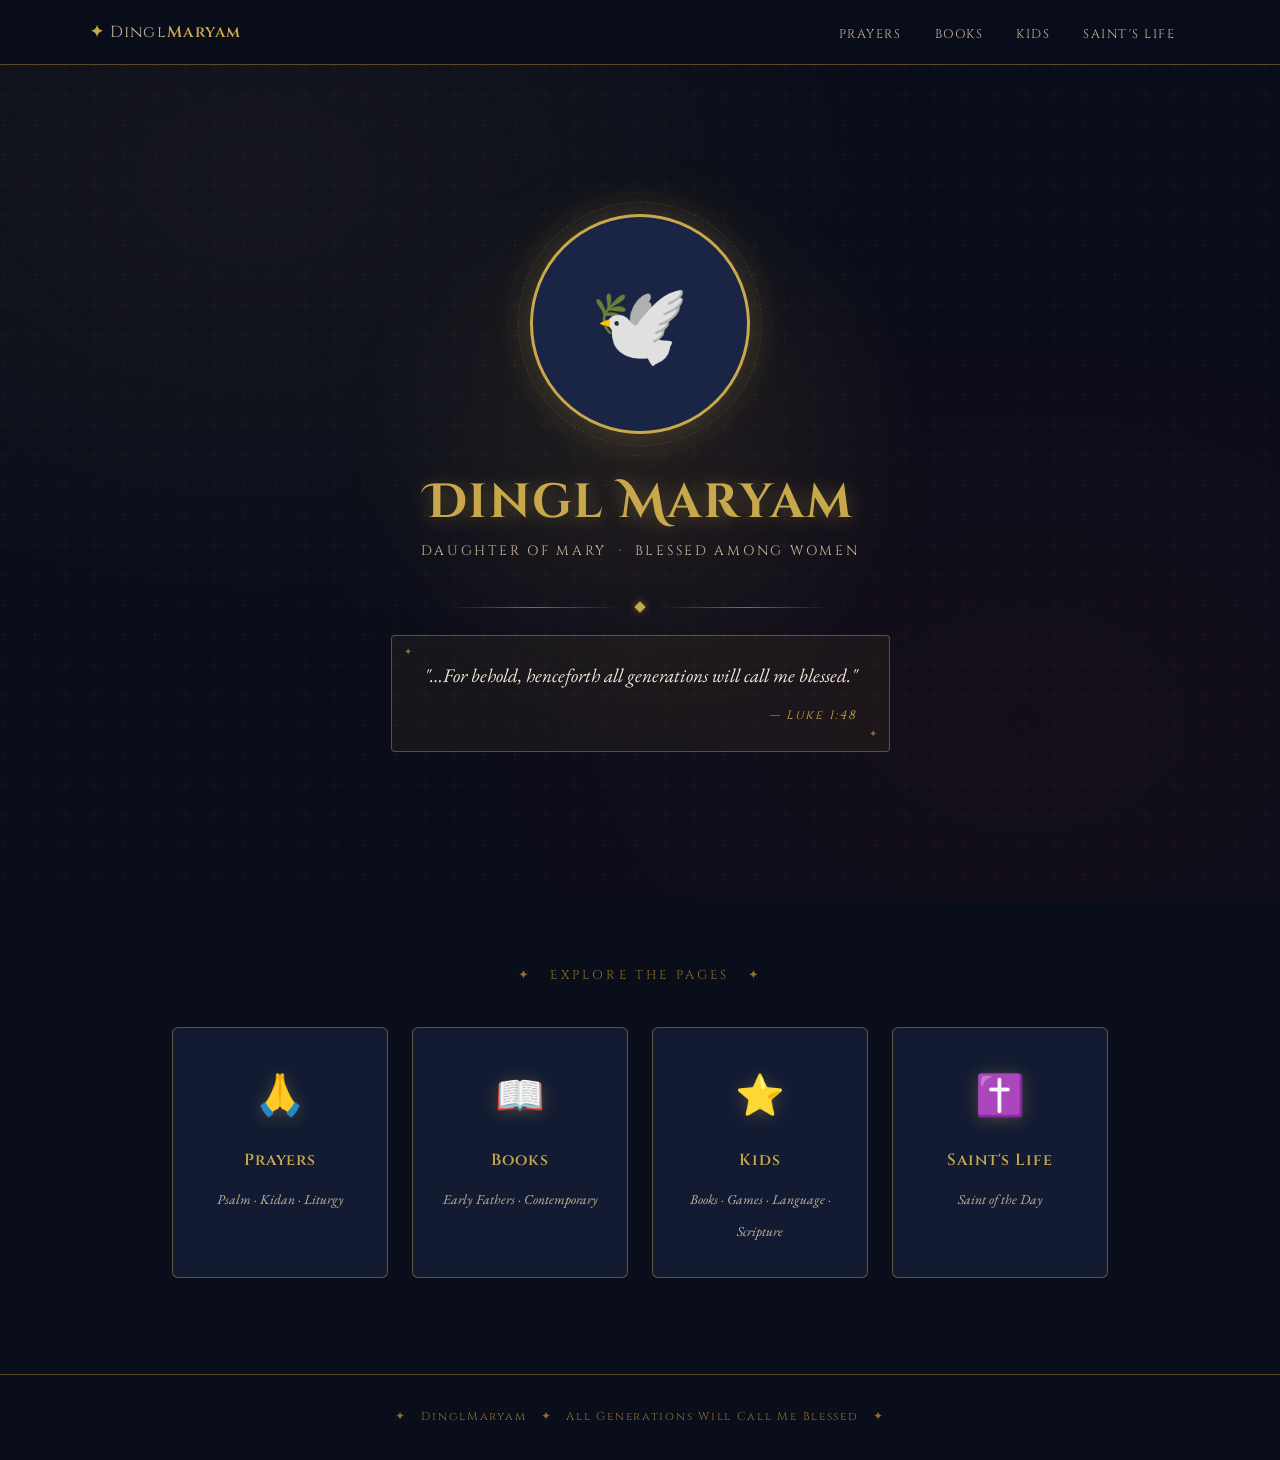
==== index.html @ a102215e "Add files via upload" ====
<!DOCTYPE html>
<html lang="en">
<head>
  <meta charset="UTF-8" />
  <meta name="viewport" content="width=device-width, initial-scale=1.0" />
  <title>DinglMaryam — Blessed Among Women</title>
  <link rel="stylesheet" href="styles.css" />
</head>
<body>

  <!-- ─── NAVIGATION ─── -->
  <header>
    <nav>
      <a class="nav-brand" href="index.html">✦ <span>Dingl</span>Maryam</a>
      <ul>
        <li><a href="prayers.html">Prayers</a></li>
        <li><a href="books.html">Books</a></li>
        <li><a href="kids.html">Kids</a></li>
        <li><a href="saints-life.html">Saint's Life</a></li>
      </ul>
    </nav>
  </header>

  <!-- ─── HERO ─── -->
  <section class="hero">
    <div class="hero-orbs"></div>
    <div class="hero-content">

      <!-- Saint Mary Image Frame -->
      <div class="icon-frame">
        <!--
          INSTRUCTIONS:
          Replace the placeholder below with your image of Saint Mary.
          Option A – use an online image URL:
            <img class="icon-img" src="YOUR_IMAGE_URL_HERE" alt="Saint Mary" />
          Option B – place an image file called "saint-mary.jpg" in this folder:
            <img class="icon-img" src="saint-mary.jpg" alt="Saint Mary" />
          Then delete the <div class="icon-placeholder"> element below.
        -->
        <div class="icon-placeholder" title="Replace with Saint Mary image">🕊️</div>
      </div>

      <h1 class="site-title">Dingl Maryam</h1>
      <p class="site-subtitle">Daughter of Mary &nbsp;·&nbsp; Blessed Among Women</p>

      <div class="ornament">
        <div class="ornament-line"></div>
        <div class="ornament-diamond"></div>
        <div class="ornament-line"></div>
      </div>

      <!-- Scripture Quote -->
      <blockquote class="scripture-block">
        <p class="scripture-text">
          "…For behold, henceforth all generations will call me blessed."
        </p>
        <cite class="scripture-ref">— Luke 1:48</cite>
      </blockquote>

    </div>
  </section>

  <!-- ─── NAVIGATION CARDS ─── -->
  <section class="cards-section">
    <p class="section-heading">✦ &nbsp; Explore the Pages &nbsp; ✦</p>
    <div class="cards-grid">

      <a href="prayers.html" class="nav-card">
        <span class="nav-card-icon">🙏</span>
        <span class="nav-card-title">Prayers</span>
        <span class="nav-card-desc">Psalm · Kidan · Liturgy</span>
      </a>

      <a href="books.html" class="nav-card">
        <span class="nav-card-icon">📖</span>
        <span class="nav-card-title">Books</span>
        <span class="nav-card-desc">Early Fathers · Contemporary</span>
      </a>

      <a href="kids.html" class="nav-card">
        <span class="nav-card-icon">⭐</span>
        <span class="nav-card-title">Kids</span>
        <span class="nav-card-desc">Books · Games · Language · Scripture</span>
      </a>

      <a href="saints-life.html" class="nav-card">
        <span class="nav-card-icon">✝️</span>
        <span class="nav-card-title">Saint's Life</span>
        <span class="nav-card-desc">Saint of the Day</span>
      </a>

    </div>
  </section>

  <footer>
    <p>✦ &nbsp; DinglMaryam &nbsp; ✦ &nbsp; All Generations Will Call Me Blessed &nbsp; ✦</p>
  </footer>

</body>
</html>
---- styles.css ----
@import url('https://fonts.googleapis.com/css2?family=Cinzel+Decorative:wght@400;700&family=Cinzel:wght@400;600;700&family=EB+Garamond:ital,wght@0,400;0,500;1,400;1,500&display=swap');

:root {
  --navy: #0a0d1a;
  --deep-blue: #0d1530;
  --mid-blue: #1a2545;
  --gold: #c9a84c;
  --gold-light: #e8cc82;
  --gold-dim: #8a6f2e;
  --cream: #f5ead8;
  --cream-dim: #c9b89a;
  --white: #fff8f0;
  --accent-red: #8b1a1a;
  --border-gold: rgba(201,168,76,0.4);
}

* { margin: 0; padding: 0; box-sizing: border-box; }

html { scroll-behavior: smooth; }

body {
  background-color: var(--navy);
  color: var(--cream);
  font-family: 'EB Garamond', Georgia, serif;
  font-size: 18px;
  line-height: 1.75;
  min-height: 100vh;
}

/* ─── BACKGROUND TEXTURE ─── */
body::before {
  content: '';
  position: fixed;
  inset: 0;
  background:
    radial-gradient(ellipse at 20% 20%, rgba(201,168,76,0.06) 0%, transparent 50%),
    radial-gradient(ellipse at 80% 80%, rgba(139,26,26,0.08) 0%, transparent 50%),
    url("data:image/svg+xml,%3Csvg width='60' height='60' viewBox='0 0 60 60' xmlns='http://www.w3.org/2000/svg'%3E%3Cg fill='none' fill-rule='evenodd'%3E%3Cg fill='%23c9a84c' fill-opacity='0.03'%3E%3Cpath d='M36 34v-4h-2v4h-4v2h4v4h2v-4h4v-2h-4zm0-30V0h-2v4h-4v2h4v4h2V6h4V4h-4zM6 34v-4H4v4H0v2h4v4h2v-4h4v-2H6zM6 4V0H4v4H0v2h4v4h2V6h4V4H6z'/%3E%3C/g%3E%3C/g%3E%3C/svg%3E");
  pointer-events: none;
  z-index: 0;
}

/* ─── HEADER / NAV ─── */
header {
  position: sticky;
  top: 0;
  z-index: 100;
  background: rgba(10,13,26,0.95);
  backdrop-filter: blur(12px);
  border-bottom: 1px solid var(--border-gold);
  padding: 0 2rem;
}

nav {
  max-width: 1100px;
  margin: 0 auto;
  display: flex;
  align-items: center;
  justify-content: space-between;
  height: 64px;
}

.nav-brand {
  font-family: 'Cinzel', serif;
  font-size: 1rem;
  font-weight: 600;
  color: var(--gold);
  text-decoration: none;
  letter-spacing: 0.08em;
}

.nav-brand span {
  color: var(--cream-dim);
  font-weight: 400;
}

nav ul {
  list-style: none;
  display: flex;
  gap: 0.25rem;
}

nav ul li a {
  font-family: 'Cinzel', serif;
  font-size: 0.78rem;
  letter-spacing: 0.12em;
  text-transform: uppercase;
  color: var(--cream-dim);
  text-decoration: none;
  padding: 0.4rem 0.85rem;
  border-radius: 2px;
  transition: color 0.2s, background 0.2s;
  border: 1px solid transparent;
}

nav ul li a:hover,
nav ul li a.active {
  color: var(--gold);
  border-color: var(--border-gold);
  background: rgba(201,168,76,0.07);
}

/* ─── HERO ─── */
.hero {
  position: relative;
  min-height: calc(100vh - 64px);
  display: flex;
  align-items: center;
  justify-content: center;
  text-align: center;
  overflow: hidden;
  z-index: 1;
}

.hero-orbs {
  position: absolute;
  inset: 0;
  pointer-events: none;
}

.hero-orbs::before {
  content: '';
  position: absolute;
  top: 10%; left: 50%;
  transform: translateX(-50%);
  width: 600px; height: 600px;
  background: radial-gradient(circle, rgba(201,168,76,0.1) 0%, transparent 70%);
  border-radius: 50%;
  animation: pulse 6s ease-in-out infinite;
}

@keyframes pulse {
  0%, 100% { opacity: 0.5; transform: translateX(-50%) scale(1); }
  50% { opacity: 1; transform: translateX(-50%) scale(1.08); }
}

.hero-content {
  position: relative;
  z-index: 2;
  max-width: 700px;
  padding: 3rem 2rem;
}

/* ─── ICON FRAME ─── */
.icon-frame {
  position: relative;
  width: 220px;
  height: 220px;
  margin: 0 auto 2.5rem;
}

.icon-frame::before,
.icon-frame::after {
  content: '';
  position: absolute;
  border: 1px solid var(--border-gold);
  border-radius: 50%;
}

.icon-frame::before {
  inset: -12px;
  animation: spin-slow 30s linear infinite;
  border-style: dashed;
  opacity: 0.4;
}

.icon-frame::after {
  inset: -22px;
  animation: spin-slow 50s linear infinite reverse;
  border-style: dotted;
  opacity: 0.25;
}

@keyframes spin-slow {
  from { transform: rotate(0deg); }
  to { transform: rotate(360deg); }
}

.icon-img {
  width: 220px;
  height: 220px;
  border-radius: 50%;
  object-fit: cover;
  border: 3px solid var(--gold);
  box-shadow:
    0 0 30px rgba(201,168,76,0.35),
    0 0 80px rgba(201,168,76,0.15),
    inset 0 0 20px rgba(0,0,0,0.5);
}

.icon-placeholder {
  width: 220px;
  height: 220px;
  border-radius: 50%;
  border: 3px solid var(--gold);
  background: var(--mid-blue);
  display: flex;
  align-items: center;
  justify-content: center;
  font-size: 5rem;
  box-shadow: 0 0 40px rgba(201,168,76,0.3);
}

/* ─── HERO TEXT ─── */
.site-title {
  font-family: 'Cinzel Decorative', serif;
  font-size: clamp(1.8rem, 5vw, 3rem);
  font-weight: 700;
  color: var(--gold);
  letter-spacing: 0.04em;
  line-height: 1.2;
  text-shadow: 0 2px 20px rgba(201,168,76,0.4);
  margin-bottom: 0.5rem;
}

.site-subtitle {
  font-family: 'Cinzel', serif;
  font-size: 0.85rem;
  letter-spacing: 0.2em;
  color: var(--cream-dim);
  text-transform: uppercase;
  margin-bottom: 2.5rem;
}

/* ─── ORNAMENTAL DIVIDER ─── */
.ornament {
  display: flex;
  align-items: center;
  gap: 1rem;
  margin: 1.5rem auto;
  max-width: 380px;
}

.ornament-line {
  flex: 1;
  height: 1px;
  background: linear-gradient(to right, transparent, var(--gold-dim), transparent);
}

.ornament-diamond {
  width: 8px; height: 8px;
  background: var(--gold);
  transform: rotate(45deg);
  flex-shrink: 0;
  box-shadow: 0 0 8px rgba(201,168,76,0.5);
}

/* ─── SCRIPTURE ─── */
.scripture-block {
  background: rgba(201,168,76,0.06);
  border: 1px solid var(--border-gold);
  border-radius: 4px;
  padding: 1.5rem 2rem;
  margin: 0 auto;
  max-width: 560px;
  position: relative;
}

.scripture-block::before,
.scripture-block::after {
  content: '✦';
  position: absolute;
  font-size: 0.6rem;
  color: var(--gold);
  opacity: 0.6;
}

.scripture-block::before { top: 0.5rem; left: 0.75rem; }
.scripture-block::after { bottom: 0.5rem; right: 0.75rem; }

.scripture-text {
  font-style: italic;
  font-size: 1.2rem;
  color: var(--cream);
  line-height: 1.7;
}

.scripture-ref {
  display: block;
  margin-top: 0.75rem;
  font-family: 'Cinzel', serif;
  font-size: 0.78rem;
  letter-spacing: 0.15em;
  color: var(--gold);
  text-align: right;
}

/* ─── NAV CARDS (landing) ─── */
.cards-section {
  position: relative;
  z-index: 1;
  max-width: 1000px;
  margin: 0 auto;
  padding: 4rem 2rem 6rem;
}

.section-heading {
  font-family: 'Cinzel', serif;
  font-size: 0.8rem;
  letter-spacing: 0.25em;
  text-transform: uppercase;
  color: var(--gold-dim);
  text-align: center;
  margin-bottom: 2.5rem;
}

.cards-grid {
  display: grid;
  grid-template-columns: repeat(auto-fit, minmax(200px, 1fr));
  gap: 1.5rem;
}

.nav-card {
  background: rgba(26,37,69,0.6);
  border: 1px solid var(--border-gold);
  border-radius: 6px;
  padding: 2rem 1.5rem;
  text-align: center;
  text-decoration: none;
  color: inherit;
  transition: transform 0.3s, box-shadow 0.3s, background 0.3s;
  display: block;
}

.nav-card:hover {
  transform: translateY(-4px);
  background: rgba(26,37,69,0.9);
  box-shadow: 0 8px 32px rgba(201,168,76,0.2);
}

.nav-card-icon {
  font-size: 2.5rem;
  display: block;
  margin-bottom: 1rem;
  filter: drop-shadow(0 2px 8px rgba(201,168,76,0.3));
}

.nav-card-title {
  font-family: 'Cinzel', serif;
  font-size: 1rem;
  font-weight: 600;
  color: var(--gold);
  letter-spacing: 0.06em;
  display: block;
  margin-bottom: 0.5rem;
}

.nav-card-desc {
  font-size: 0.85rem;
  color: var(--cream-dim);
  font-style: italic;
}

/* ─── INNER PAGES ─── */
.page-hero {
  position: relative;
  z-index: 1;
  text-align: center;
  padding: 4rem 2rem 2rem;
  border-bottom: 1px solid var(--border-gold);
  background: linear-gradient(to bottom, rgba(201,168,76,0.04), transparent);
}

.page-title {
  font-family: 'Cinzel Decorative', serif;
  font-size: clamp(1.5rem, 4vw, 2.5rem);
  color: var(--gold);
  letter-spacing: 0.06em;
  margin-bottom: 0.5rem;
  text-shadow: 0 2px 16px rgba(201,168,76,0.3);
}

.page-tagline {
  font-style: italic;
  color: var(--cream-dim);
  font-size: 1rem;
}

.page-body {
  position: relative;
  z-index: 1;
  max-width: 1000px;
  margin: 0 auto;
  padding: 3rem 2rem 5rem;
}

/* ─── SUBSECTIONS ─── */
.subsection {
  margin-bottom: 3.5rem;
}

.subsection-header {
  display: flex;
  align-items: center;
  gap: 1rem;
  margin-bottom: 1.5rem;
  padding-bottom: 0.75rem;
  border-bottom: 1px solid var(--border-gold);
}

.subsection-icon {
  font-size: 1.5rem;
  flex-shrink: 0;
}

.subsection-title {
  font-family: 'Cinzel', serif;
  font-size: 1.25rem;
  font-weight: 600;
  color: var(--gold-light);
  letter-spacing: 0.08em;
}

.subsection-content {
  background: rgba(26,37,69,0.4);
  border: 1px solid rgba(201,168,76,0.15);
  border-radius: 6px;
  padding: 1.75rem 2rem;
  color: var(--cream);
  font-style: italic;
}

.subsection-content p {
  margin-bottom: 0.75rem;
  color: var(--cream-dim);
}

.subsection-content p:last-child { margin-bottom: 0; }

.placeholder-tag {
  display: inline-block;
  background: rgba(201,168,76,0.1);
  border: 1px dashed var(--gold-dim);
  border-radius: 3px;
  padding: 0.2rem 0.6rem;
  font-family: 'Cinzel', serif;
  font-size: 0.75rem;
  color: var(--gold-dim);
  letter-spacing: 0.1em;
  margin-top: 0.5rem;
}

/* ─── FOOTER ─── */
footer {
  position: relative;
  z-index: 1;
  text-align: center;
  padding: 2rem;
  border-top: 1px solid var(--border-gold);
  font-family: 'Cinzel', serif;
  font-size: 0.72rem;
  letter-spacing: 0.15em;
  color: var(--gold-dim);
}

/* ─── MOBILE ─── */
@media (max-width: 680px) {
  nav ul { gap: 0; }
  nav ul li a { padding: 0.35rem 0.55rem; font-size: 0.7rem; }
  .nav-brand { font-size: 0.85rem; }
  .hero-content { padding: 2rem 1rem; }
  .icon-frame { width: 160px; height: 160px; }
  .icon-img, .icon-placeholder { width: 160px; height: 160px; }
  .scripture-text { font-size: 1rem; }
}
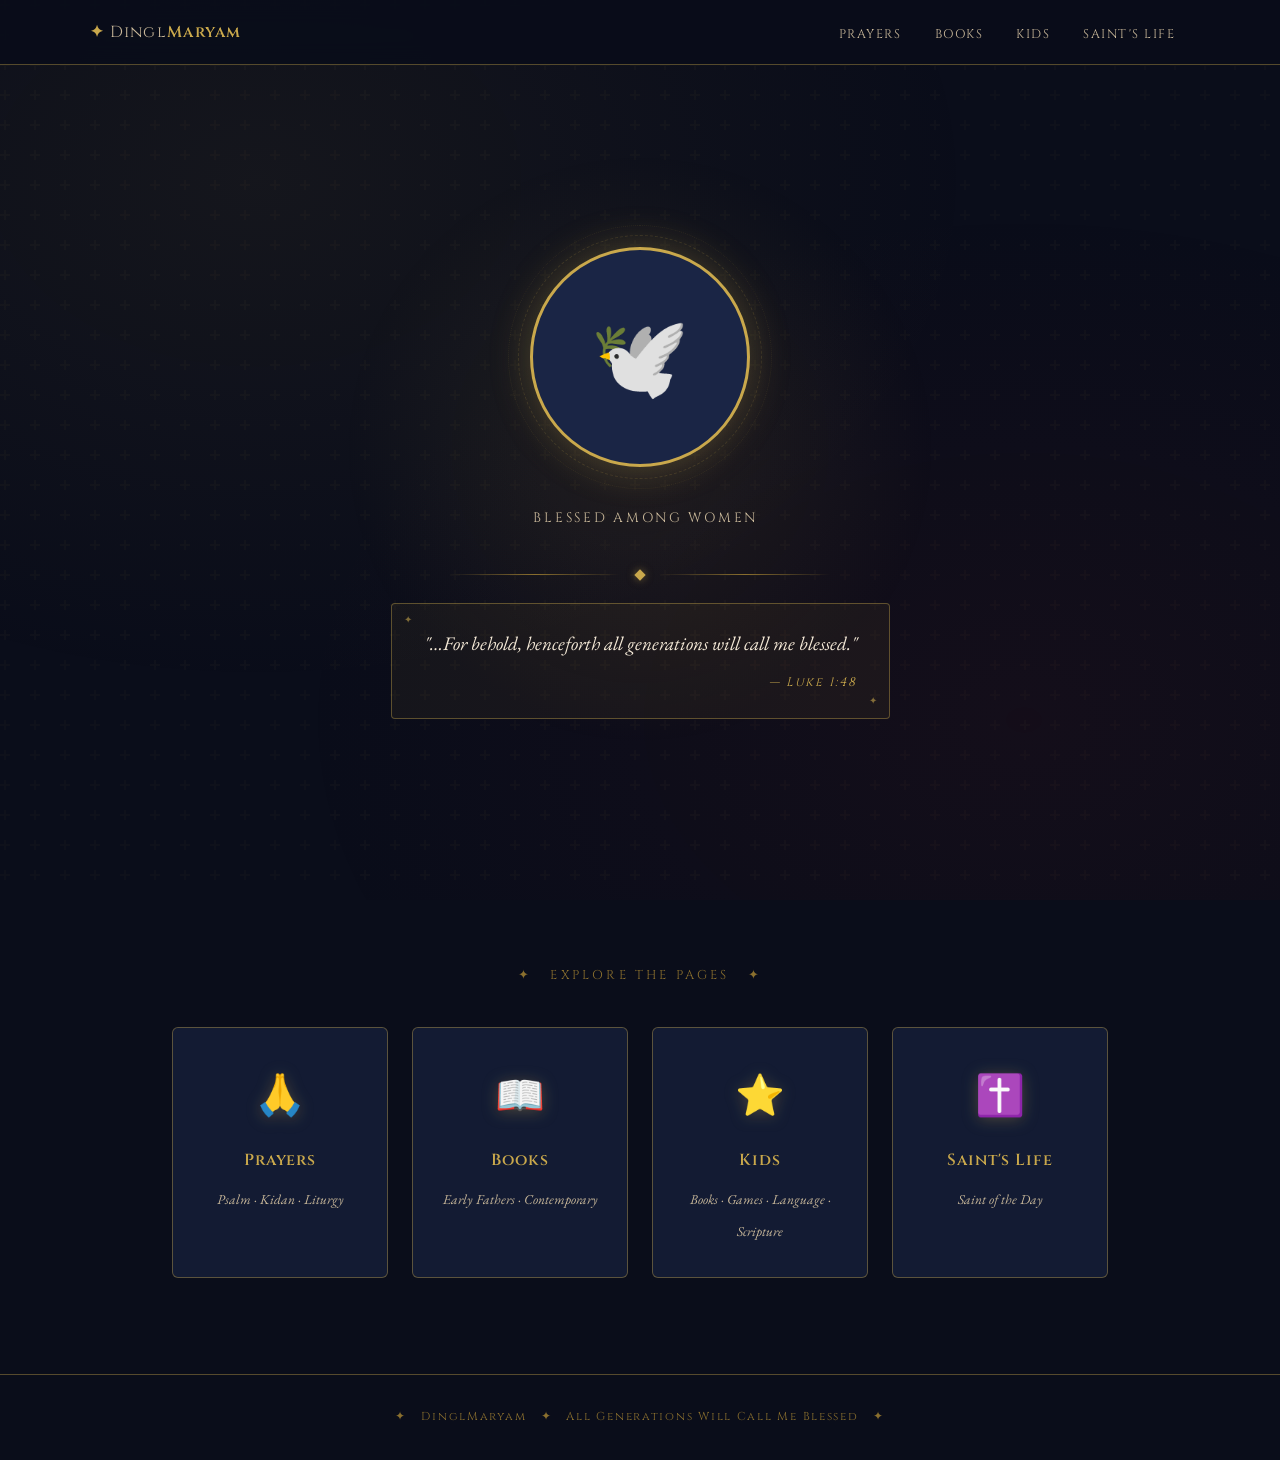
==== commit 8f0c9a23: "index.html" ====
--- a/index.html
+++ b/index.html
@@ -3,7 +3,7 @@
 <head>
   <meta charset="UTF-8" />
   <meta name="viewport" content="width=device-width, initial-scale=1.0" />
-  <title>DinglMaryam — Blessed Among Women</title>
+  <title>Blessed Among Women</title>
   <link rel="stylesheet" href="styles.css" />
 </head>
 <body>
@@ -40,8 +40,8 @@
         <div class="icon-placeholder" title="Replace with Saint Mary image">🕊️</div>
       </div>
 
-      <h1 class="site-title">Dingl Maryam</h1>
-      <p class="site-subtitle">Daughter of Mary &nbsp;·&nbsp; Blessed Among Women</p>
+      <h1 class="site-title"></h1>
+      <p class="site-subtitle"> &nbsp; Blessed Among Women</p>
 
       <div class="ornament">
         <div class="ornament-line"></div>
